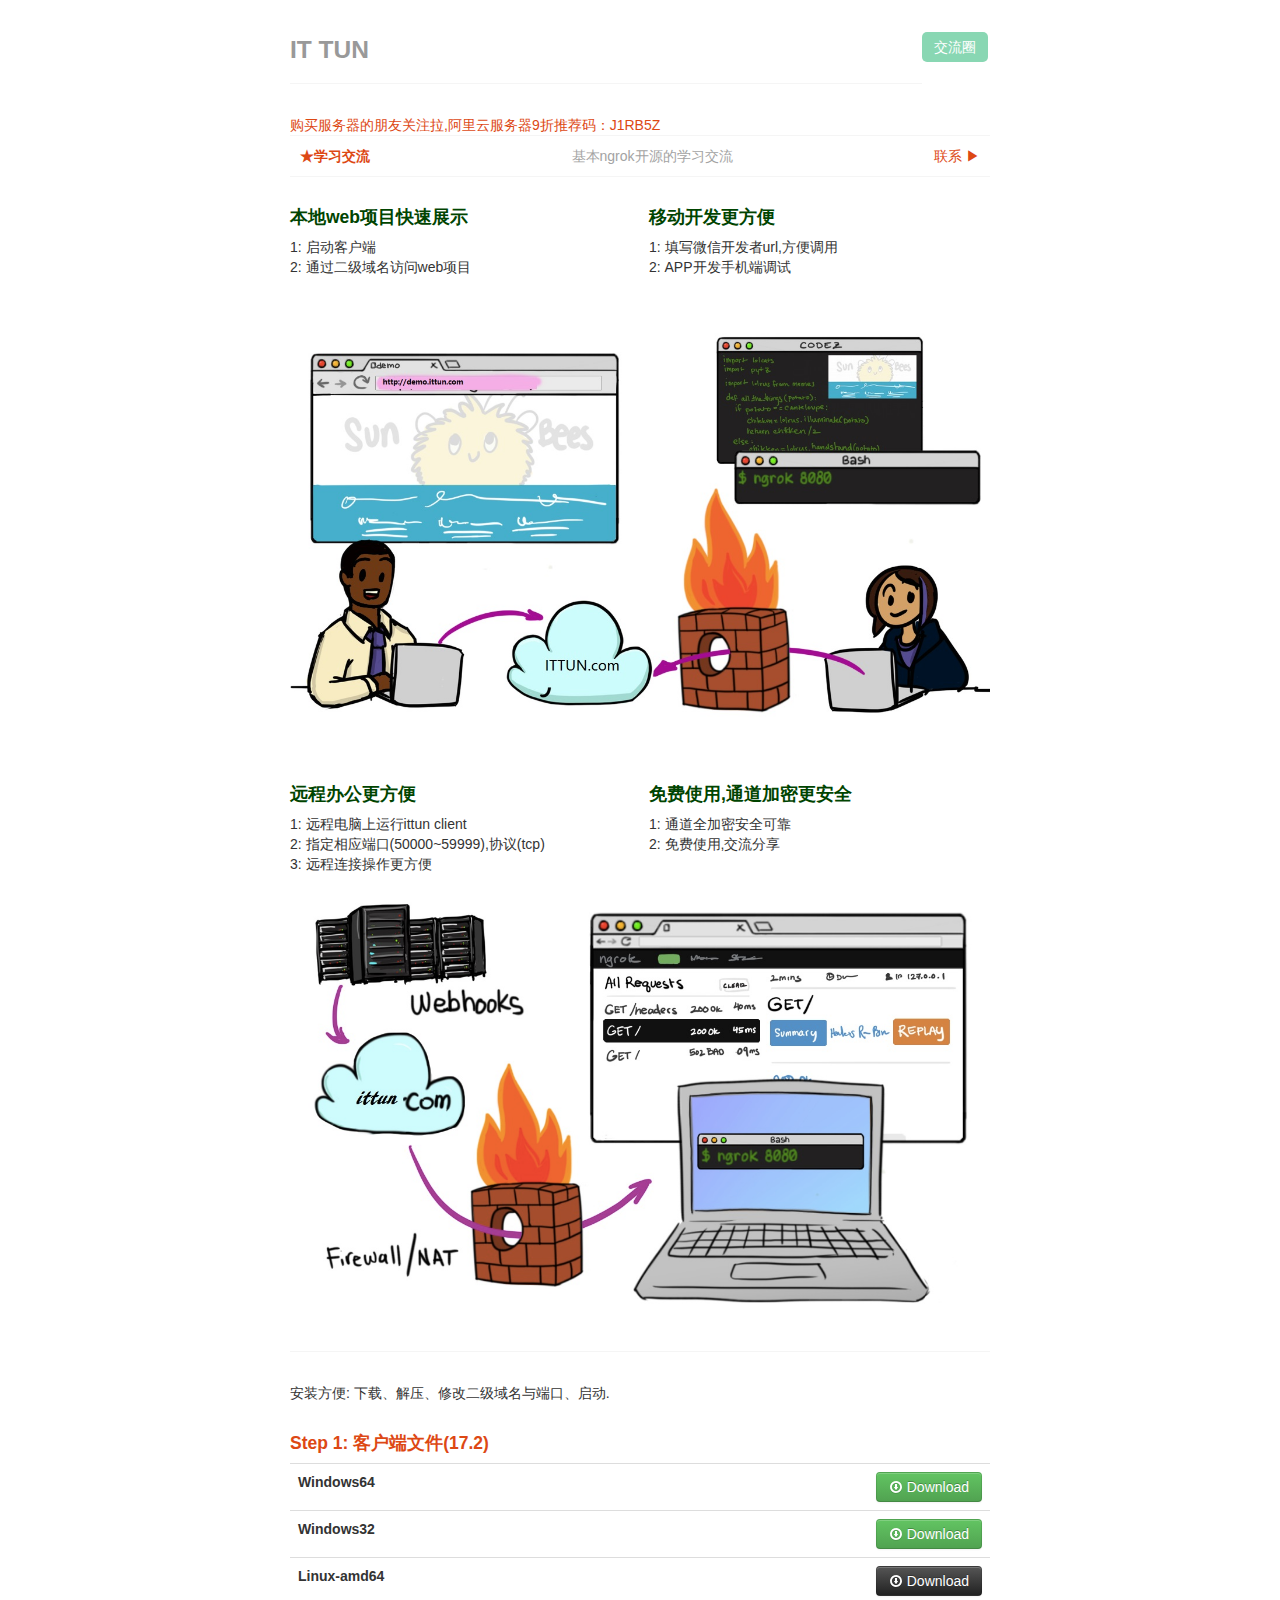
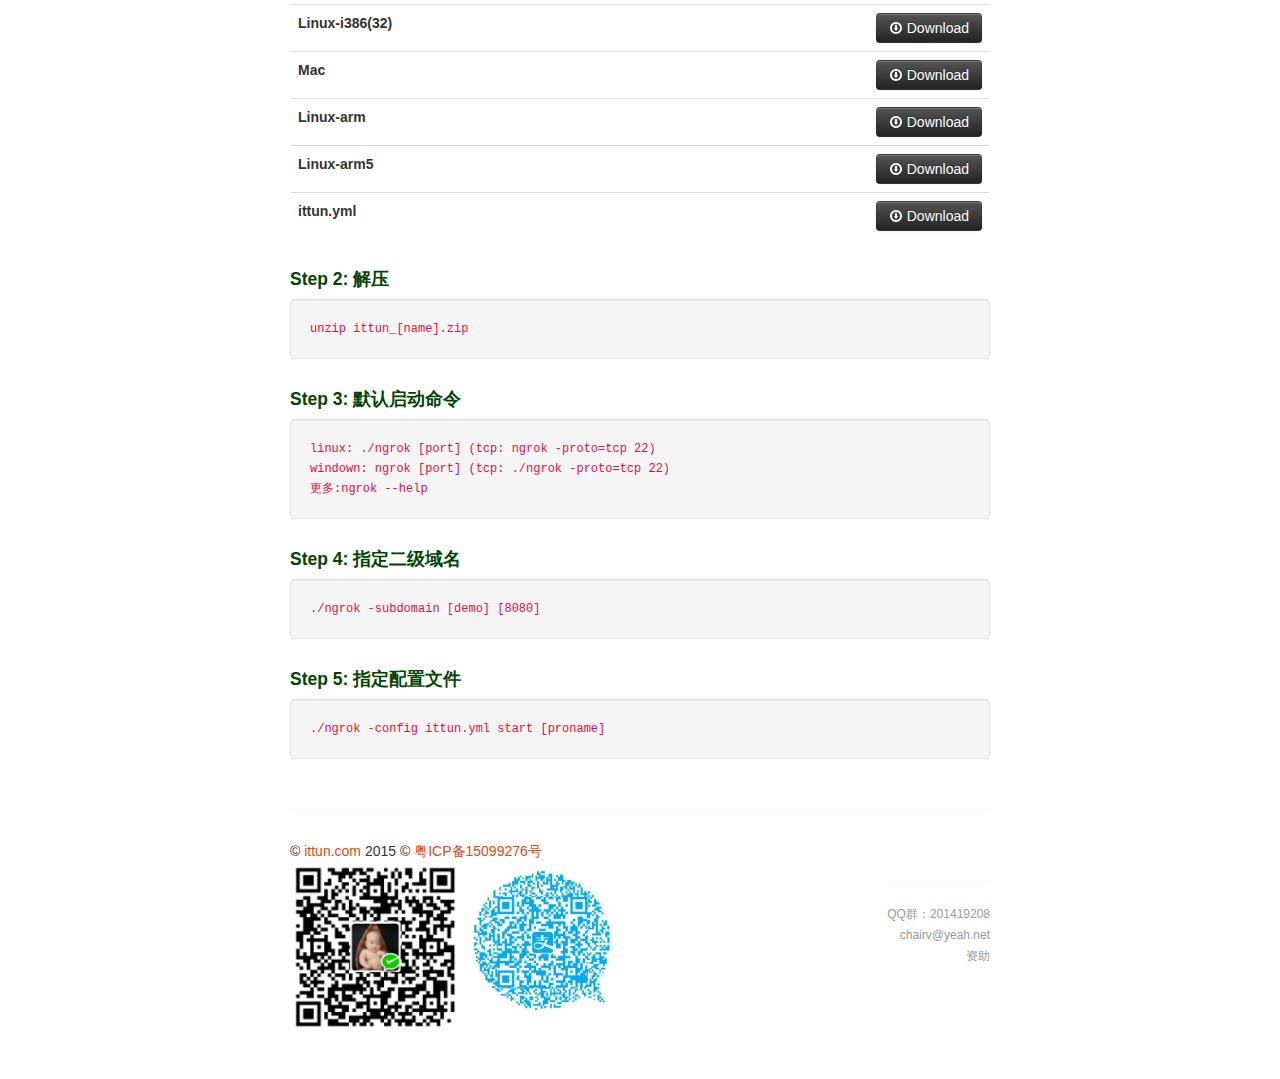
==== WebRoot/index.html @ e4339ee7 "升级17.2" ====
<!DOCTYPE html>
<html>
<head>
    <meta charset="utf-8"/>
    <title>ngrok国内服务器 | ITTUN</title>
    <meta name="keywords" content="ngrok服务器,ngrok微信开发,ngrok发布本地网站,微信url,微信开发url,微信开发神器"/>
    <meta name="description" content="ngrok国内服务器,微信开发外网url,微信开发url,微信开发神器"/>
    <meta name="viewport" content="width=device-width, initial-scale=1.0"/>

    <link rel="stylesheet" type="text/css" href="css/bootstrap.min.css">
    <link rel="stylesheet" type="text/css" href="css/bootstrap-responsive.min.css">
    <link rel="stylesheet" type="text/css" href="css/ittun-ngrok.css">
    <script type="text/javascript" src="js/lazyload.min.js"></script>
    <style>

    </style>
</head>
<body>

<div id="nav">
    <div class="container-fluid">
        <div class="masthead">
            <ul class="nav nav-pills pull-right">
                <!--<li class="active">-->
                <!--<a href="#">Home</a>-->
                <!--</li>-->

                <li class="active">
                    <a href="http://bbs.ittun.com" style="background-color: #89d7b3">
                        交流圈
                    </a>
                </li>
            </ul>
            <h3 class="wordmark muted"><a href="#">IT TUN</a></h3>
        </div>
    </div>
</div>

<div class="container-fluid">
    <hr style="margin-top: -1px;">
    <a href="http://www.aliyun.com/act/aliyun/yunma.html" target="_blank">购买服务器的朋友关注拉,阿里云服务器9折推荐码：J1RB5Z</a><br>
    <!--<marquee style="WIDTH: 680px; HEIGHT: 18px" scrollamount="2" direction="left">-->
    <!--<p style="color:#dd4814;font-weight: 100"></p>-->
    <!--</marquee>-->
</div>


<div class="container-fluid">
    <a style="border-top: 1px solid rgb(245, 245, 245); border-bottom: 1px solid rgb(245, 245, 245); padding: 10px; display: block;"
       href="#footer"
       class="text-center">
        <span class="pull-left"><strong style="color:inherit">
            ★学习交流</strong></span><span
            style="color: rgb(163, 163, 163); display: inline-block; margin: 0px 5px;">
                基本ngrok开源的学习交流
             </span><span
            class="pull-right">联系 ▶</span></a>

    <div class="row-fluid">
        <div class="span6">
            <h4>本地web项目快速展示</h4>

            <p>
                1: 启动客户端<br>
                2: 通过二级域名访问web项目
            </p>
        </div>
        <div class="span6">
            <h4>移动开发更方便</h4>

            <p>
                1: 填写微信开发者url,方便调用<br>
                2: APP开发手机端调试
            </p>
        </div>
    </div>

    <!--<img src="images/demo.jpg">-->
    <img src=[data-uri]
         data-src=images/demo.jpg
         onload=lzld(this)>

    <div class="row-fluid">
        <div class="span6">
            <h4>远程办公更方便</h4>

            <p>
                1: 远程电脑上运行ittun client<br>
                2: 指定相应端口(50000~59999),协议(tcp)<br>
                3: 远程连接操作更方便<br>
            </p>
        </div>
        <div class="span6">
            <h4>免费使用,通道加密更安全</h4>

            <p>
                1: 通道全加密安全可靠<br>
                2: 免费使用,交流分享
            </p>
        </div>
    </div>
    <!--<img src="images/webhooks.jpg">-->
    <img src=[data-uri]
         data-src=images/webhooks.jpg
         onload=lzld(this)>

    <hr>

    <div class="container-fluid">
        <div class="row-fluid">
            <p>安装方便: 下载、解压、修改二级域名与端口、启动.</p>
            <h4><a href="#" target="_blank">Step 1: 客户端文件(17.2)</a></h4>
            <table id="17.2" class="table download-table">
                <tbody>
                <tr class="dl-windows-64" class="detected">
                    <th>Windows64</th>
                    <td>
                <span class="pull-right">
                    <a href="upload/17.2/ittun_win64.zip" class="btn btn-success">
                        <i class="icon-white icon-download"></i> Download
                    </a>
                </span>
                    </td>
                </tr>
                <tr class="dl-windows-386">
                    <th>Windows32</th>
                    <td>
                <span class="pull-right">
                    <a href="upload/17.2/ittun_win32.zip" class="btn btn-success">
                        <i class="icon-white icon-download"></i> Download
                    </a>
                </span>
                    </td>
                </tr>
                <tr class="dl-linux-amd64">
                    <th>Linux-amd64</th>
                    <td>
                <span class="pull-right">
                    <a href="upload/17.2/ittun_linuxamd64.zip" class="btn btn-inverse">
                        <i class="icon-white icon-download"></i> Download
                    </a>
                </span>
                    </td>
                </tr>
                <tr class="dl-linux-i386">
                    <th>Linux-i386(32)</th>
                    <td>
                <span class="pull-right">
                    <a href="upload/17.2/ittun_linuxamd32.zip" class="btn btn-inverse">
                        <i class="icon-white icon-download"></i> Download
                    </a>
                </span>
                    </td>
                </tr>

                <tr class="dl-linux-mac">
                    <th>Mac</th>
                    <td>
                <span class="pull-right">
                <a href="upload/17.2/ittun_mac.zip" class="btn btn-inverse">
                    <i class="icon-white icon-download"></i> Download
                </a>
                </span>
                    </td>
                </tr>

                <tr class="dl-linux-arm">
                    <th>Linux-arm</th>
                    <td>
                <span class="pull-right">
                <a href="upload/17.2/ittun_linuxarm.zip" class="btn btn-inverse">
                    <i class="icon-white icon-download"></i> Download
                </a>
                </span>
                    </td>
                </tr>

                <tr class="dl-linux-arm5">
                    <th>Linux-arm5</th>
                    <td>
                <span class="pull-right">
                <a href="upload/17.2/ngrok_arm5.zip" class="btn btn-inverse">
                    <i class="icon-white icon-download"></i> Download
                </a>
                </span>
                    </td>
                </tr>

                <tr class="config file">
                    <th>ittun.yml</th>
                    <td>
                <span class="pull-right">
                <a href="upload/17.2/ittun.yml" class="btn btn-inverse">
                    <i class="icon-white icon-download"></i> Download
                </a>
                </span>
                    </td>
                </tr>
                </tbody>
            </table>
            <h4>Step 2: 解压</h4>
            <code class="well">
                unzip ittun_[name].zip
            </code>

            <h4>Step 3: 默认启动命令</h4>
            <code class="well">
                linux: ./ngrok [port] (tcp: ngrok -proto=tcp 22) <br>
                windown: ngrok [port] (tcp: ./ngrok -proto=tcp 22)<br>

                更多:ngrok --help
            </code>

            <h4>Step 4: 指定二级域名</h4>
            <code class="well">./ngrok -subdomain [demo] [8080]</code>

            <h4>Step 5: 指定配置文件</h4>
            <code class="well">./ngrok -config ittun.yml start [proname]
            </code>
        </div>
    </div>
    <hr>
</div>

<div id="footer">
    <div class="container-fluid">
        © <a href="#">ittun.com</a> 2015 © <a href="http://www.miitbeian.gov.cn">粤ICP备15099276号</a>

        <div class="row-fluid">
            <ul class="pull-left text-left unstyled muted" id="wxzf">
                <li>
                    <img src="images/wxzf.png" class="zjimg">
                    <img src="images/zfb.png" class="zjimg">
                </li>
            </ul>

            <ul class="pull-right text-right unstyled muted">
                <li>
                    <hr>
                </li>
                <li><a>QQ群：201419208</a></li>
                <li><a href="mailto:chairv@yeah.net">chairv@yeah.net</a></li>
                <li><a onclick="showzf()" href="#buttom">资助</a></li>
            </ul>
        </div>
    </div>
</div>

<!-- 模态框（Modal） -->
<div class="modal fade" id="myModal" tabindex="-1" role="dialog"
     aria-labelledby="myModalLabel" aria-hidden="true" style="top:20%">
    <div class="modal-dialog">
        <div class="modal-content">
            <div class="modal-header">
                <button type="button" class="close"
                        data-dismiss="modal" aria-hidden="true">
                    &times;
                </button>
                <h4 class="modal-title" id="myModalLabel">
                    资助ITTUN,让它更好。
                </h4>
            </div>
            <div class="modal-body">
                <img src="images/wxzf.png" class="zjimg">
                <img src="images/zfb.png" class="zjimg">
            </div>
            <div class="modal-footer">
                <button type="button" class="btn btn-default" id="zzBtn"
                        data-dismiss="modal">确定
                </button>
            </div>
        </div><!-- /.modal-content -->
    </div><!-- /.modal -->
</div>

<script src="http://libs.baidu.com/jquery/2.0.0/jquery.min.js"></script>
<script src="http://libs.baidu.com/bootstrap/3.0.3/js/bootstrap.min.js"></script>
<script type="text/javascript">
    var platform = navigator.platform.toUpperCase();
    var dlElem;
    if (platform.indexOf('MAC') !== -1) {
        dlElem = document.getElementById("dl-linux-mac");
    } else if (platform.indexOf('WIN') !== -1) {
        dlElem = document.getElementById("dl-windows-386");
    } else if (platform.indexOf('LINUX') !== -1) {
        if (platform.indexOf('ARM') !== -1) {
            dlElem = document.getElementById("dl-linux-arm");
        } else {
            dlElem = document.getElementById("dl-linux-amd64");
        }
    }

    if (dlElem) {
        dlElem.className += " detected";
        var button = dlElem.getElementsByTagName("a")[0];
        button.className = button.className.replace("btn-inverse", "btn-success");
    }
</script>
<script type="text/javascript">
    $('#wxzf').hide();
    function showzf() {
        $('#wxzf').toggle('fast');
    }

    var url;
    $('a', '.download-table').on('click', function () {
        $('#myModal').modal('show');
        url = this.href;
        return false;
    });

    $('#zzBtn').on('click', function () {
        window.open(url);
    });
</script>
</body>
</html>
---- WebRoot/css/ittun-ngrok.css ----
html, body {
    margin: 0;
    padding: 0;
}

.wordmark a:hover {
    text-decoration: none;
}

.container-fluid {
    max-width: 757px;
    margin: 0 auto;
    padding: 20px 0;
}

#footer li a {
    color: inherit;
    font-size: 12px;
}

pre code, code {
    border: 0;
}

code.well {
    display: block;
}

body {
    padding-top: 20px;
    padding-bottom: 40px;
}

/* Custom container */
.container-fluid {
    margin: 0 auto;
    max-width: 700px;
    padding: 0;
}

.container-fluid > hr {
    margin: 30px 0;
}

.masthead h3 a {
    color: inherit;
    text-decoration: none;
}

.footer {
    color: #aaa;
}

strong {
    color: #000;
}

.quotes blockquote {
    height: 78px;
}

h2 {
    color: #dd4814;
}

h2.first {
    margin-top: 0;
}

h4 {
    color: #1c4a3d;
    color: #1c8a3d;
    color: #040;
}

/* Main marketing message and sign up button */
.jumbotron {
    margin: 30px 0 60px;
    text-align: left;
}

.jumbotron h1 {
    font-size: 54px;
    line-height: 1;
}

.jumbotron .btn {
    font-size: 21px;
    padding: 14px 24px;
}

/* Supporting marketing content */
.marketing {
    margin: 30px 0;
}

h4 {
    margin-top: 30px;
}

.feature h4 {
    margin-top: 10px;
}

.feature p {
    height: 78px;
}

.marketing .feature {
    height: 200px;
}

#dl tr:first-child td, #dl tr:first-child th {
    border-top: 0;
}

#dl .detected {
    background-color: #fffffa;
}

.modifyImg{
    height:62px;
}


.zjimg{
    width:168px;
    height:168px;
}
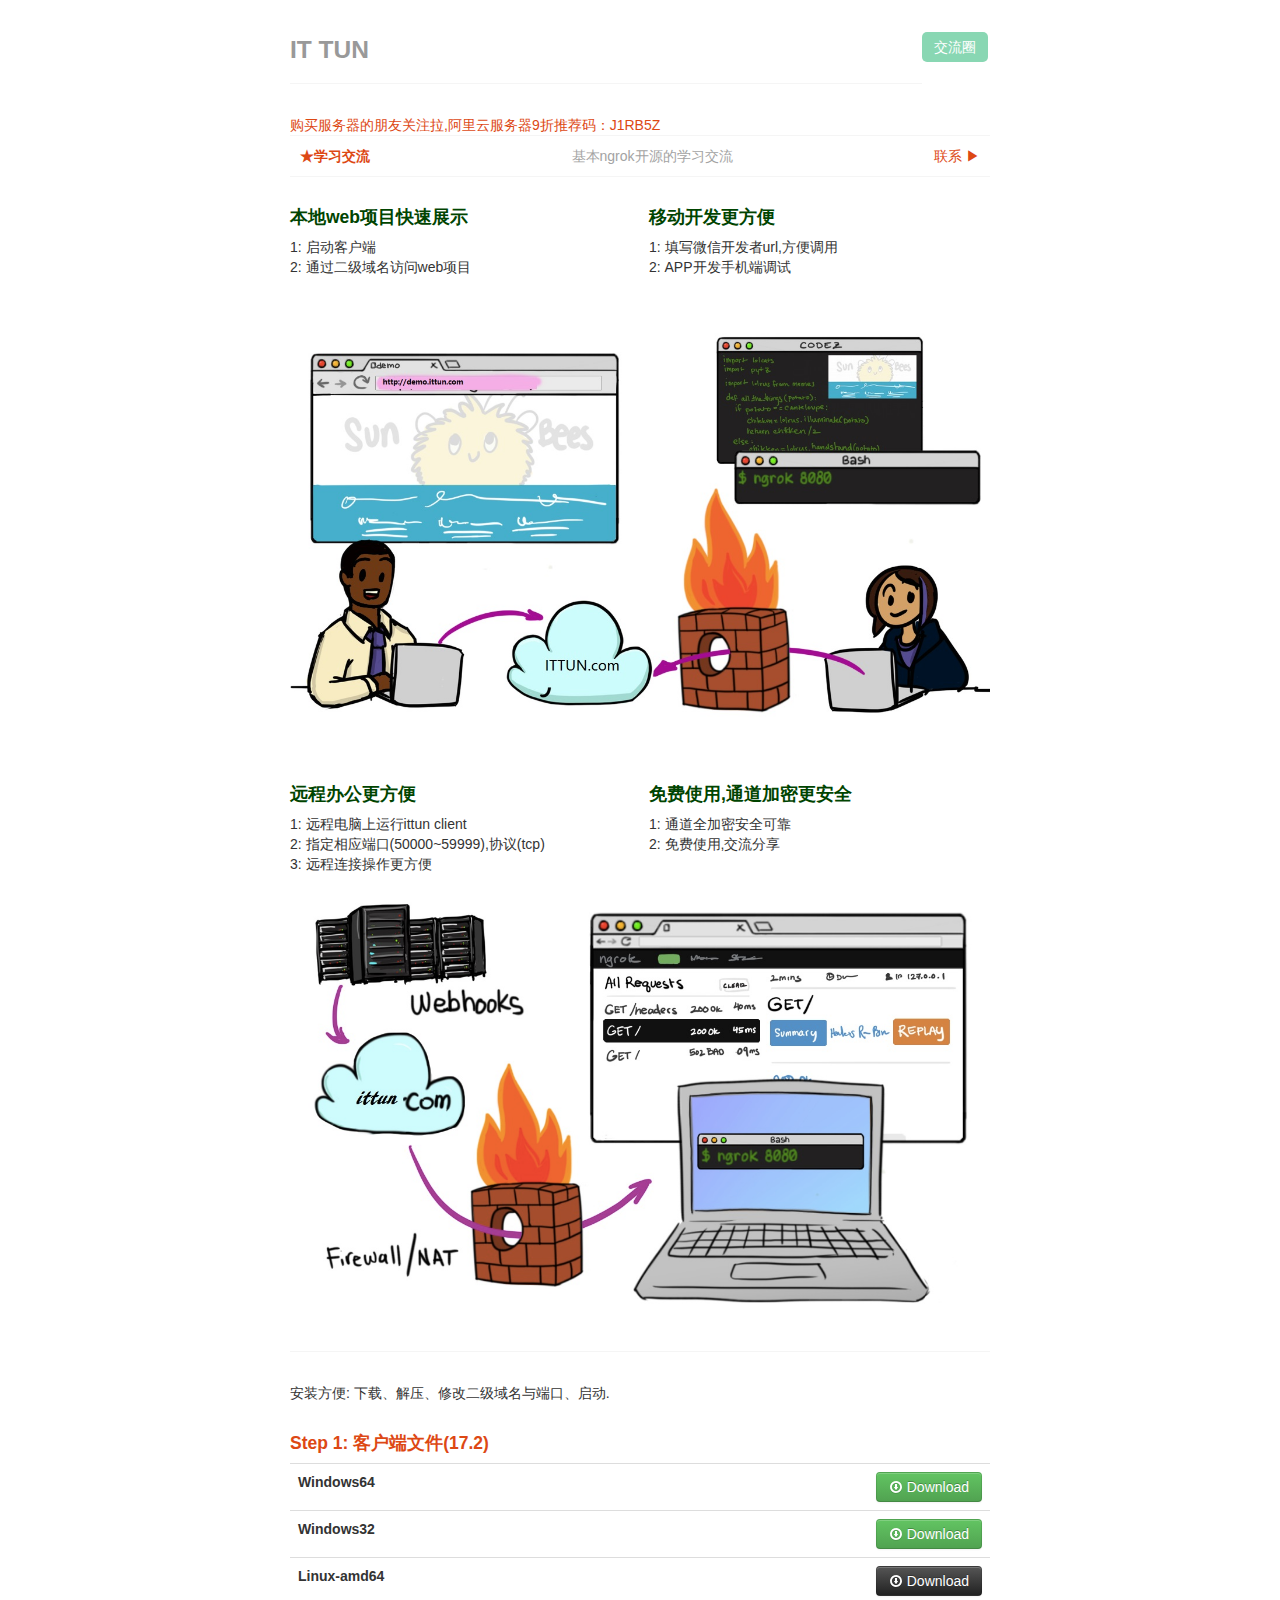
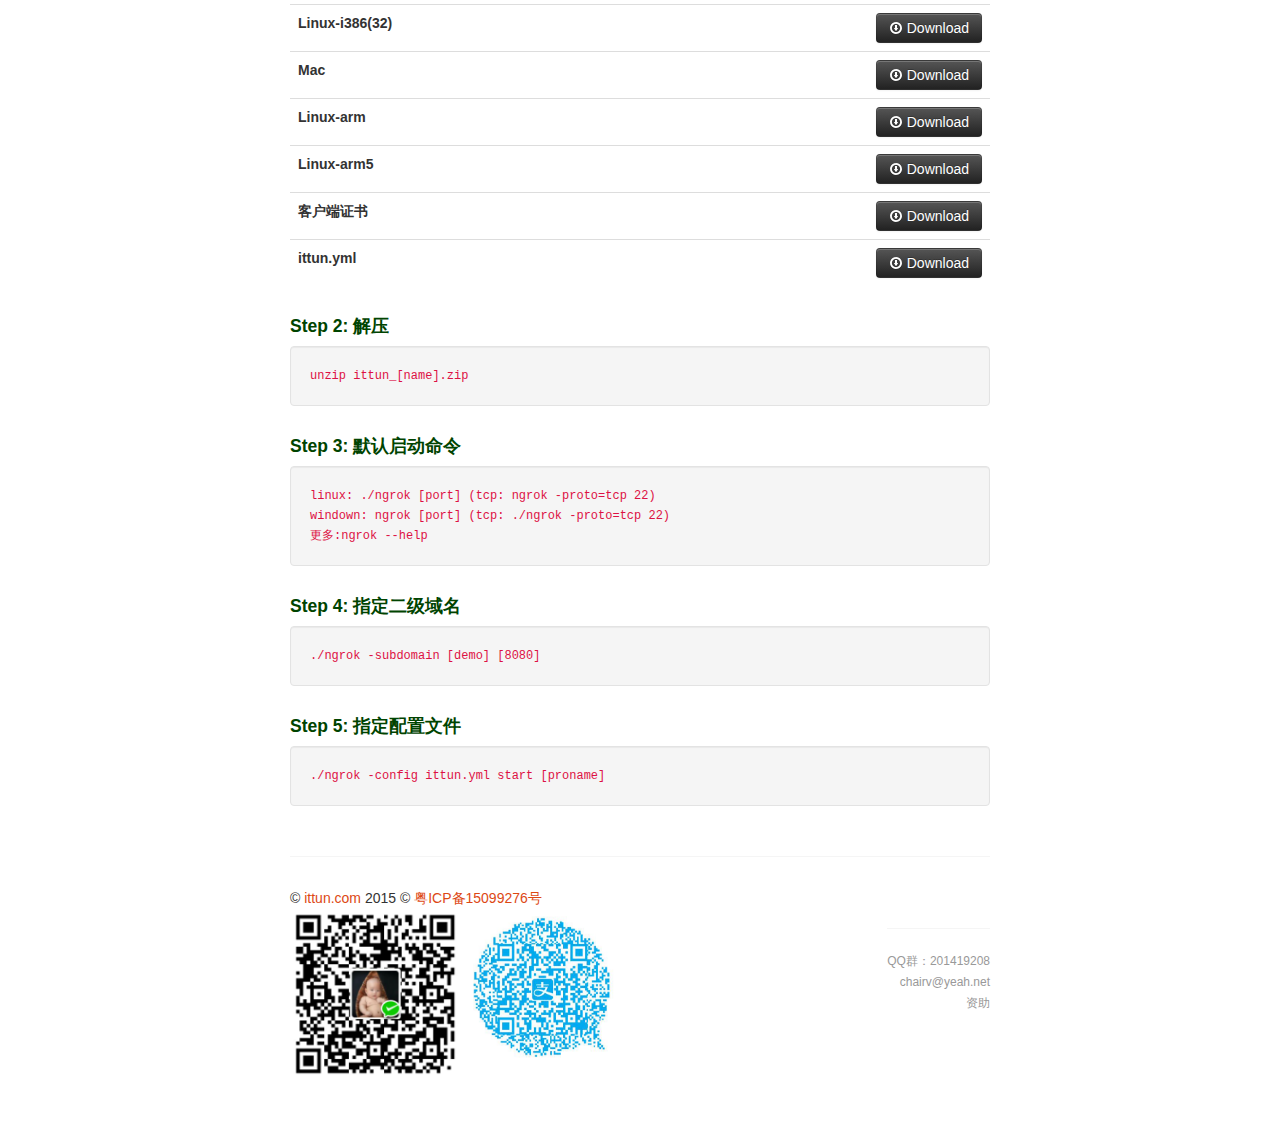
==== commit 606c741b: "升级17.2" ====
--- a/WebRoot/index.html
+++ b/WebRoot/index.html
@@ -185,7 +185,16 @@
                 </span>
                     </td>
                 </tr>
-
+                <tr class="root cls">
+                    <th>客户端证书</th>
+                    <td>
+                <span class="pull-right">
+                <a href="upload/ngrokroot.crt" class="btn btn-inverse">
+                    <i class="icon-white icon-download"></i> Download
+                </a>
+                </span>
+                    </td>
+                </tr>
                 <tr class="config file">
                     <th>ittun.yml</th>
                     <td>
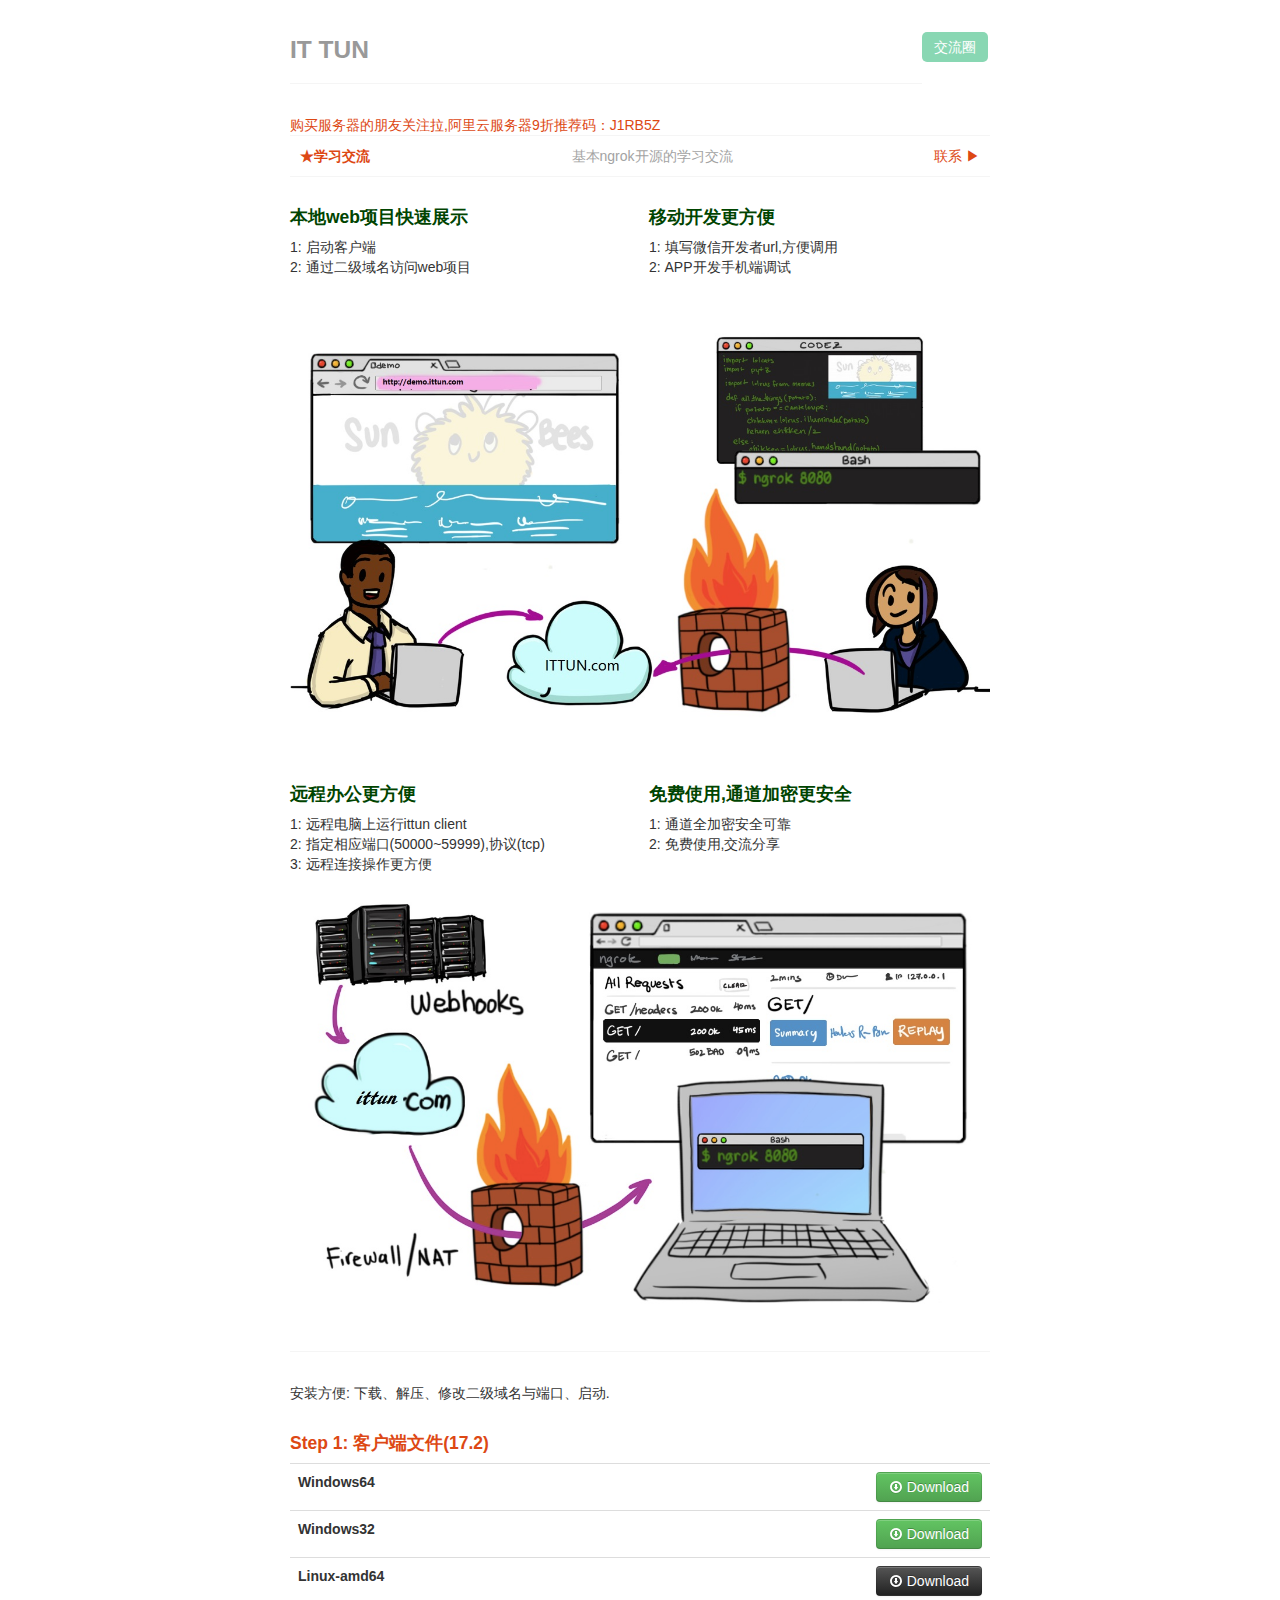
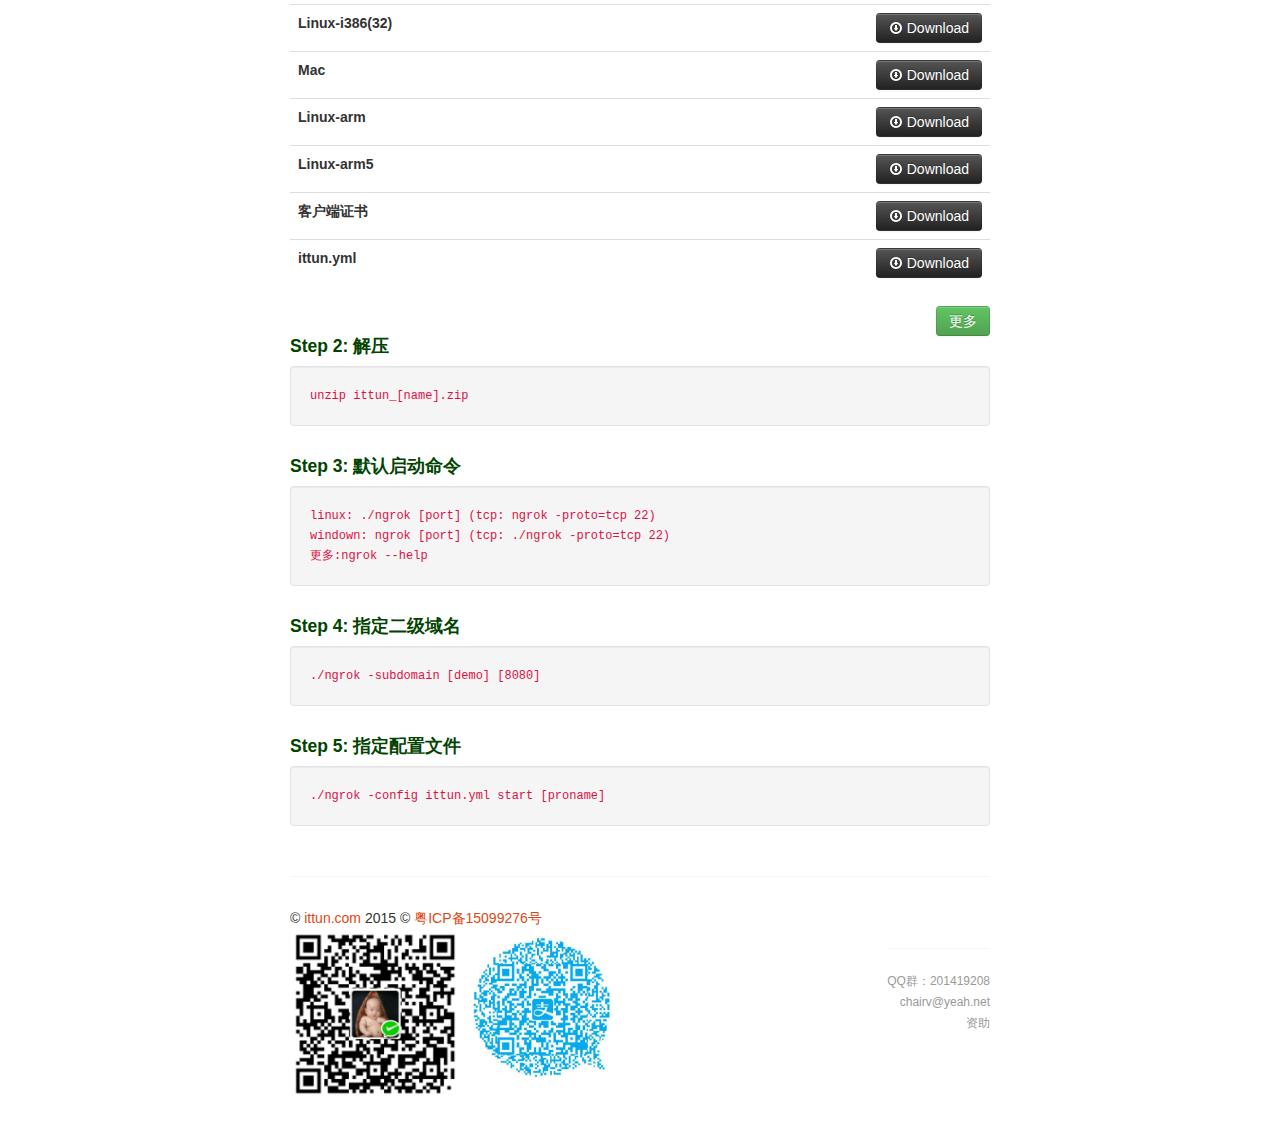
==== commit eaf672c0: "路由器版本" ====
--- a/WebRoot/index.html
+++ b/WebRoot/index.html
@@ -207,6 +207,35 @@
                 </tr>
                 </tbody>
             </table>
+            <div>
+                <a href="#more" data-toggle="collapse" class="btn btn-success pull-right">更多</a>
+            </div>
+            <div id="more" class="collapse">
+                <table id="more_ngrok" class="table download-table">
+                    <tbody>
+                    <tr class="dl-windows-64" class="detected">
+                        <th>ngrokc通用版</th>
+                        <td>
+                        <span class="pull-right">
+                            <a href="upload/comm/ngrokc" class="btn btn-inverse">
+                                <i class="icon-white icon-download"></i> Download
+                            </a>
+                        </span>
+                        </td>
+                    </tr>
+                    <tr class="dl-windows-64" class="detected">
+                        <th>ngrokc(OpenWrt-AR71XX(AR913X/AR933X))</th>
+                        <td>
+                        <span class="pull-right">
+                            <a href="upload/comm/ngrokc9331" class="btn btn-inverse">
+                                <i class="icon-white icon-download"></i> Download
+                            </a>
+                        </span>
+                        </td>
+                    </tr>
+                    </tbody>
+                </table>
+            </div>
             <h4>Step 2: 解压</h4>
             <code class="well">
                 unzip ittun_[name].zip
@@ -257,7 +286,7 @@
 
 <!-- 模态框（Modal） -->
 <div class="modal fade" id="myModal" tabindex="-1" role="dialog"
-     aria-labelledby="myModalLabel" aria-hidden="true" style="top:20%">
+     aria-labelledby="myModalLabel" aria-hidden="true" style="top:25%">
     <div class="modal-dialog">
         <div class="modal-content">
             <div class="modal-header">
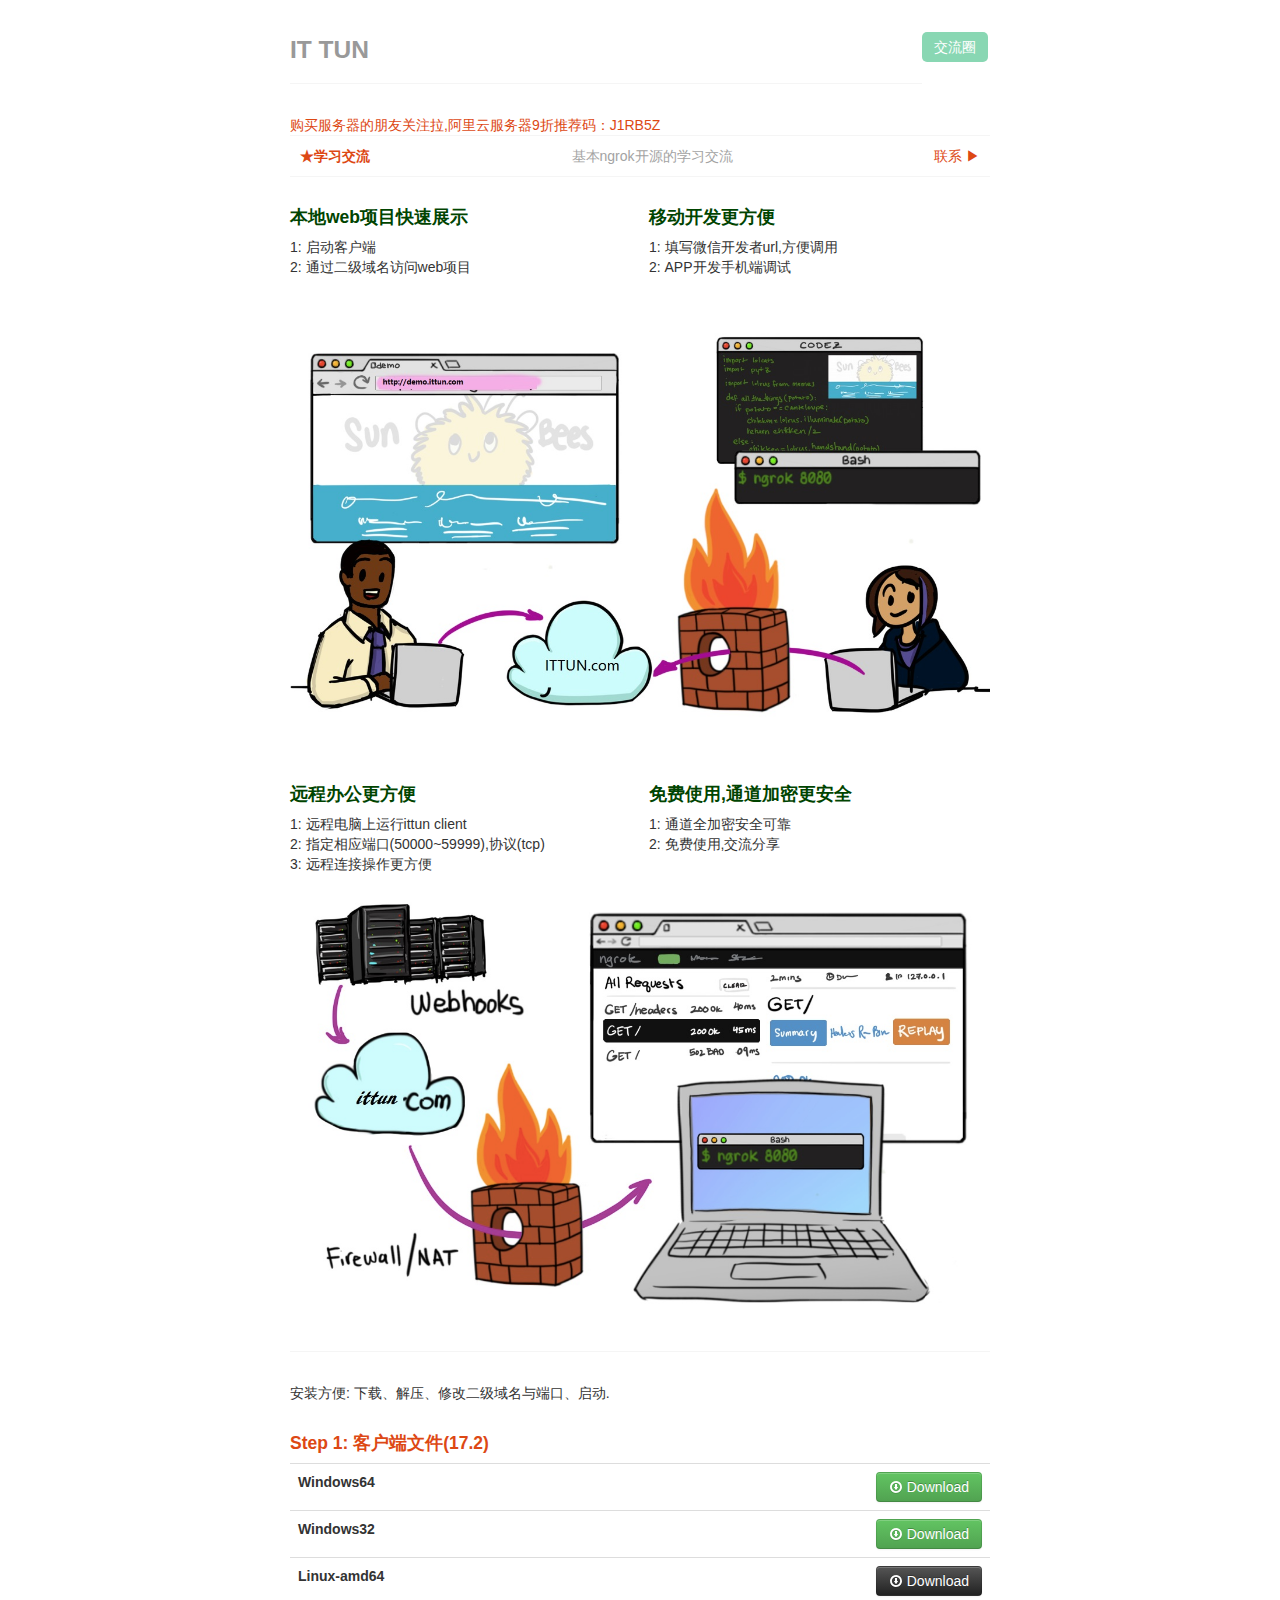
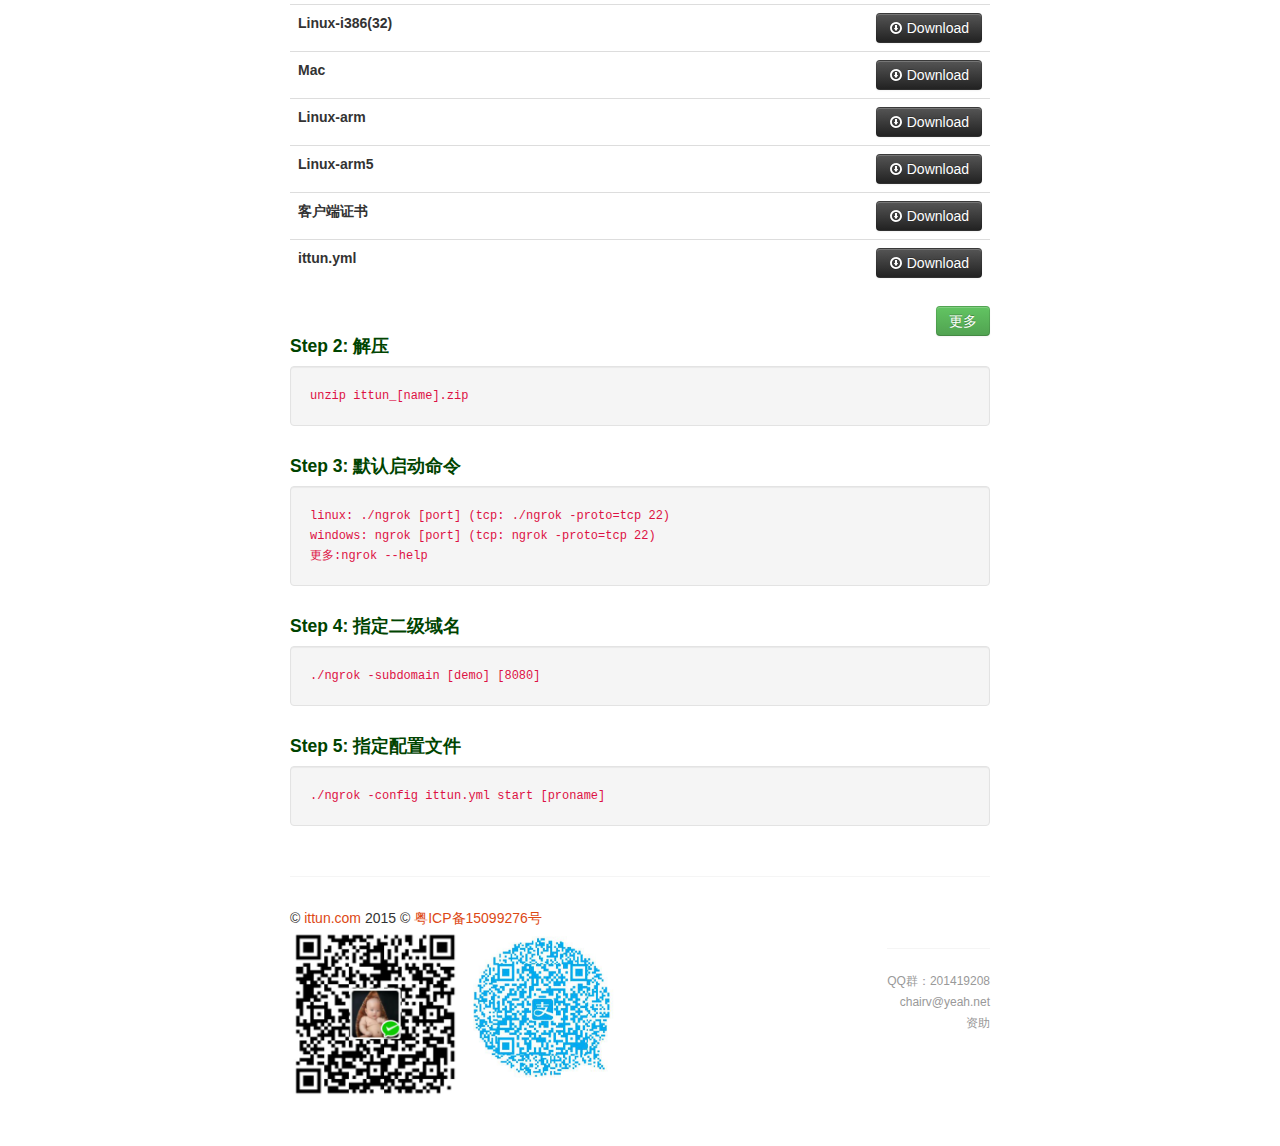
==== commit 1c606804: "升级17.2" ====
--- a/WebRoot/index.html
+++ b/WebRoot/index.html
@@ -243,8 +243,8 @@
 
             <h4>Step 3: 默认启动命令</h4>
             <code class="well">
-                linux: ./ngrok [port] (tcp: ngrok -proto=tcp 22) <br>
-                windown: ngrok [port] (tcp: ./ngrok -proto=tcp 22)<br>
+                linux: ./ngrok [port] (tcp: ./ngrok -proto=tcp 22) <br>
+                windows: ngrok [port] (tcp: ngrok -proto=tcp 22)<br>
 
                 更多:ngrok --help
             </code>
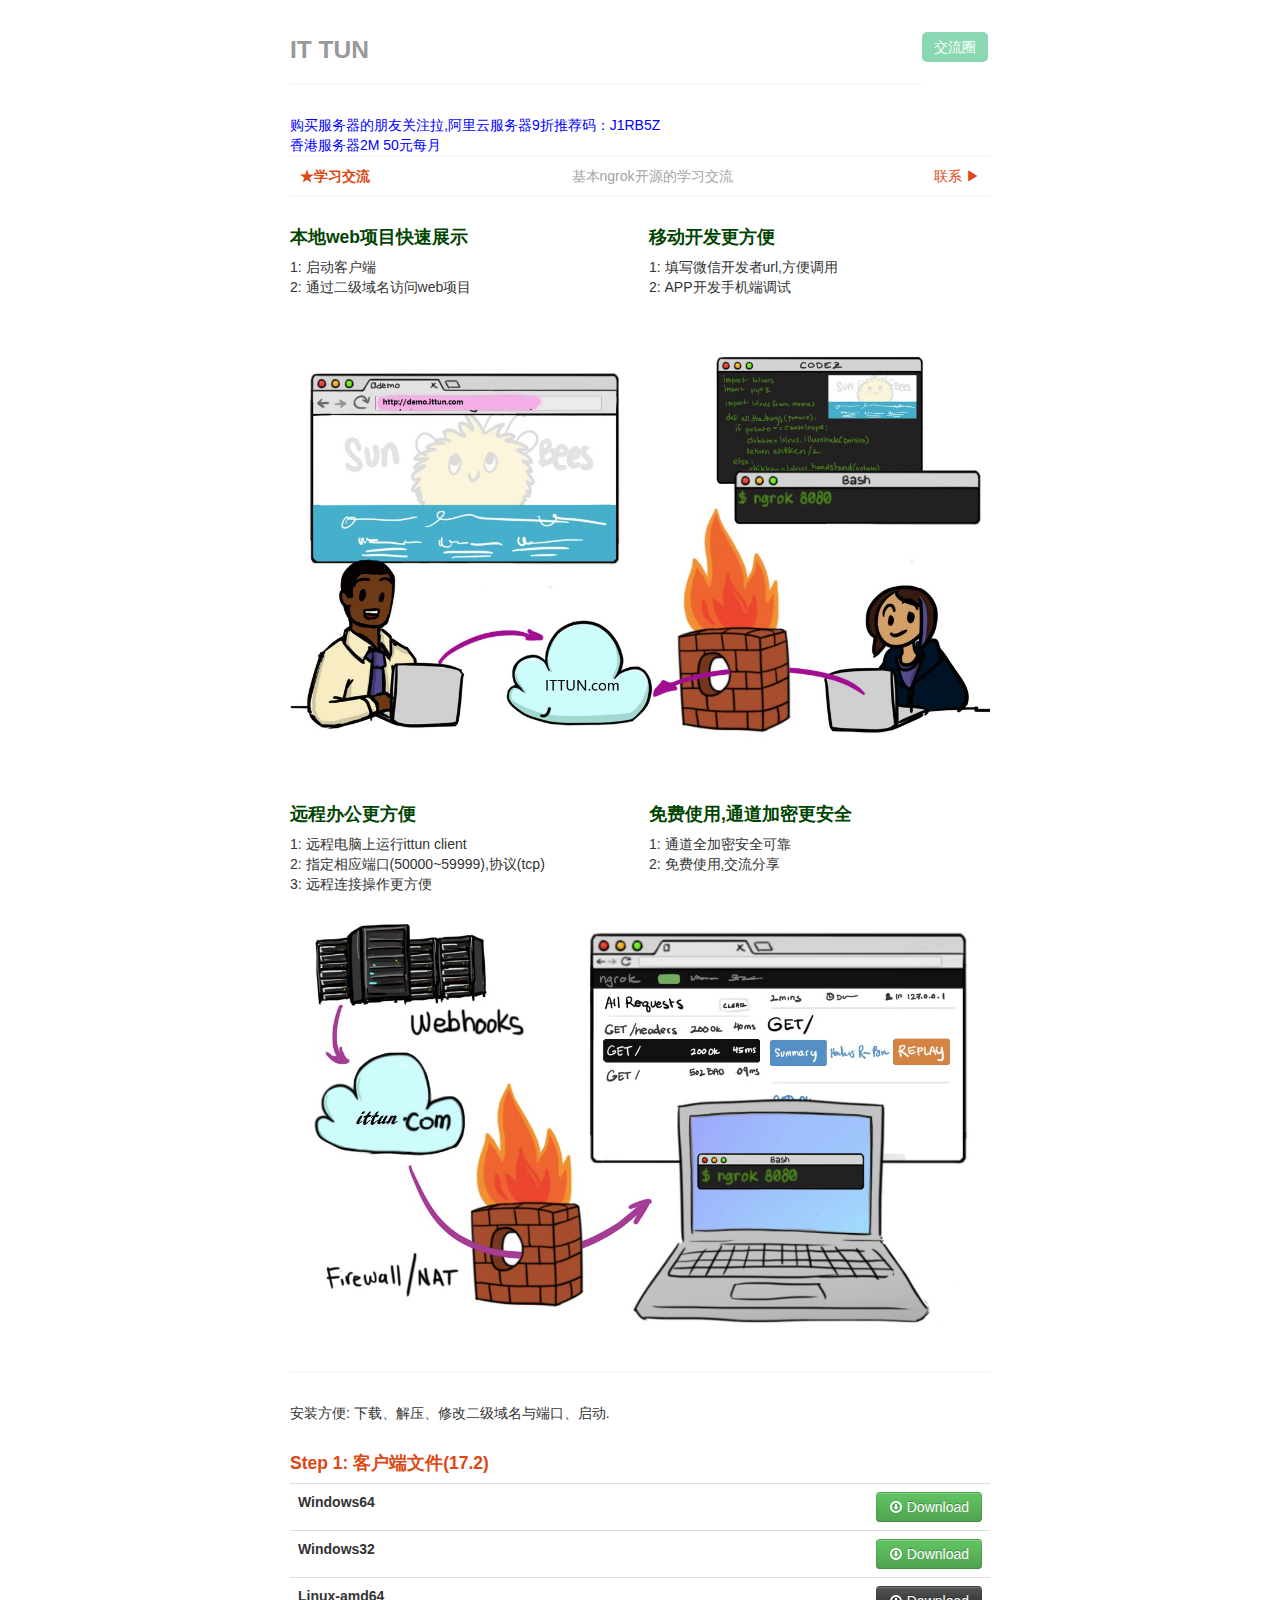
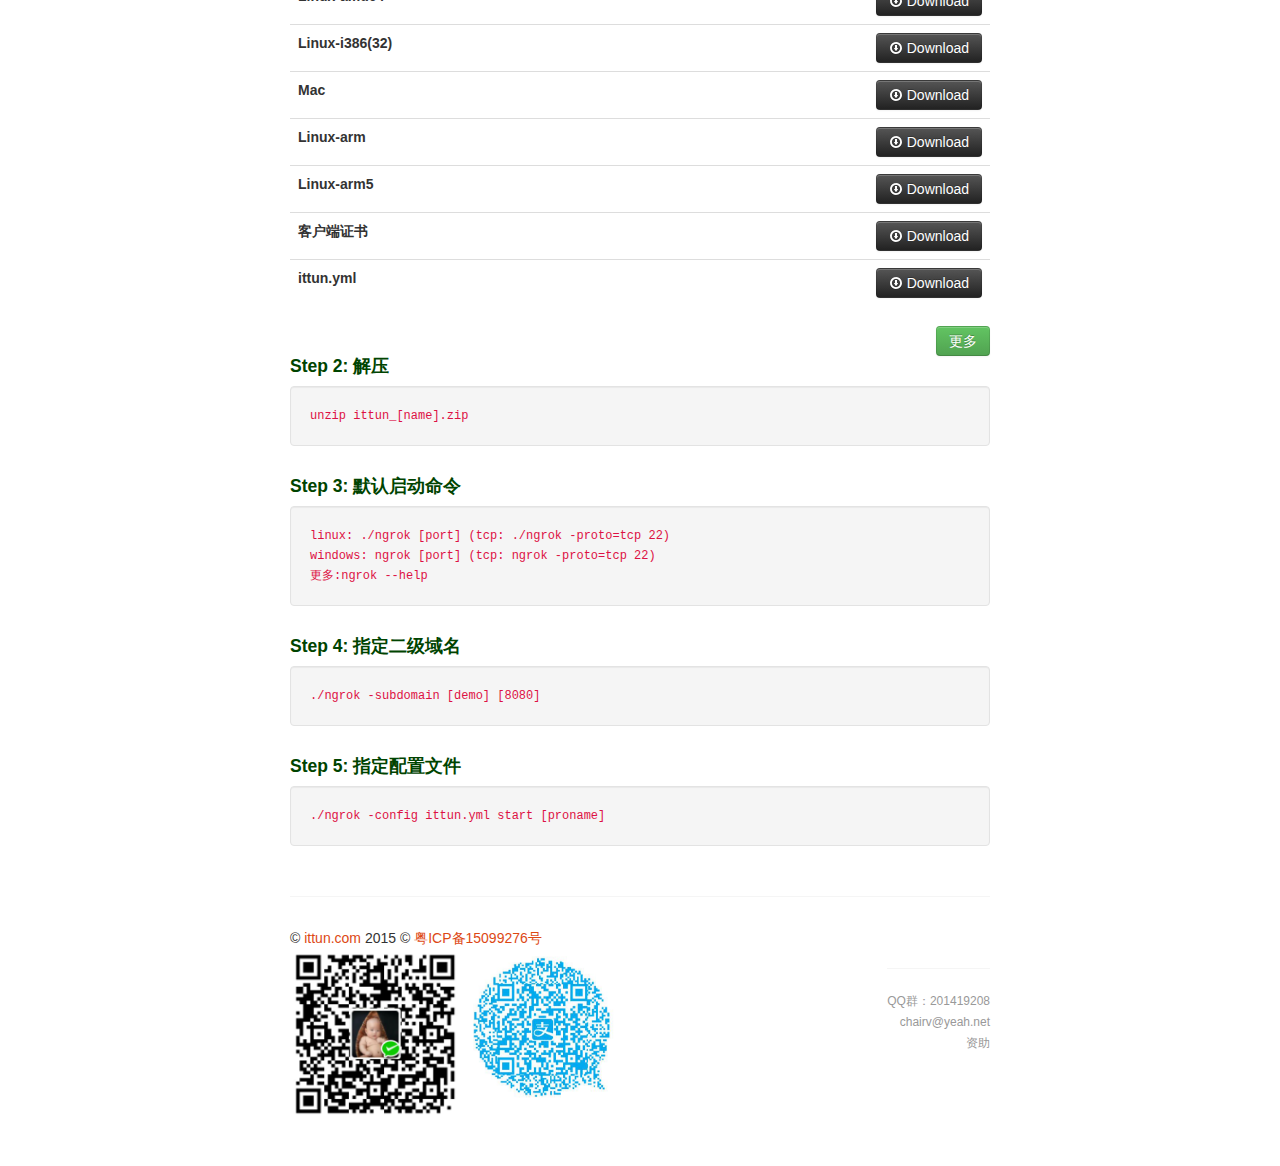
==== commit 29f0175d: "升级17.2" ====
--- a/WebRoot/index.html
+++ b/WebRoot/index.html
@@ -38,7 +38,8 @@
 
 <div class="container-fluid">
     <hr style="margin-top: -1px;">
-    <a href="http://www.aliyun.com/act/aliyun/yunma.html" target="_blank">购买服务器的朋友关注拉,阿里云服务器9折推荐码：J1RB5Z</a><br>
+    <a href="http://www.aliyun.com/act/aliyun/yunma.html" target="_blank" style="color: blue">购买服务器的朋友关注拉,阿里云服务器9折推荐码：J1RB5Z</a><br>
+    <a href="https://www.diyvm.com/page.aspx?c=referral&u=61743" target="_blank" style="color: blue">香港服务器2M 50元每月</a>
     <!--<marquee style="WIDTH: 680px; HEIGHT: 18px" scrollamount="2" direction="left">-->
     <!--<p style="color:#dd4814;font-weight: 100"></p>-->
     <!--</marquee>-->
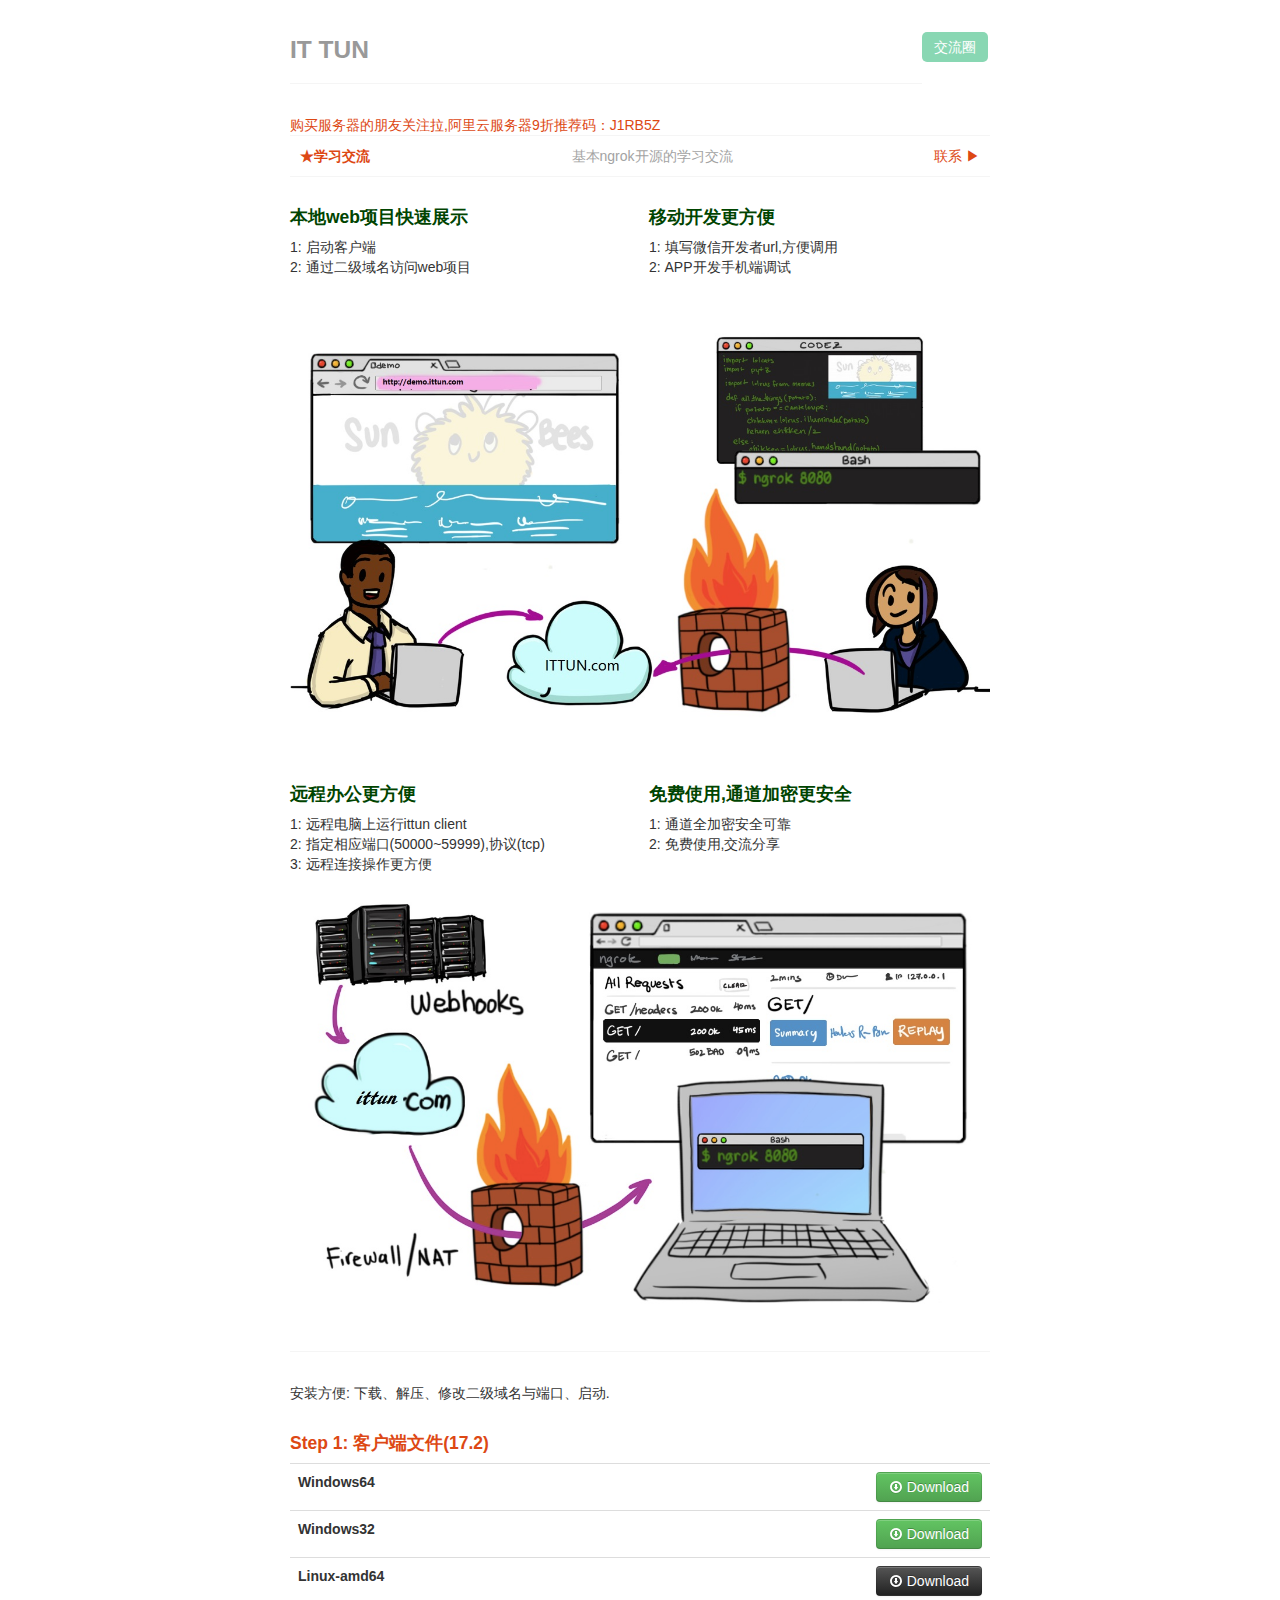
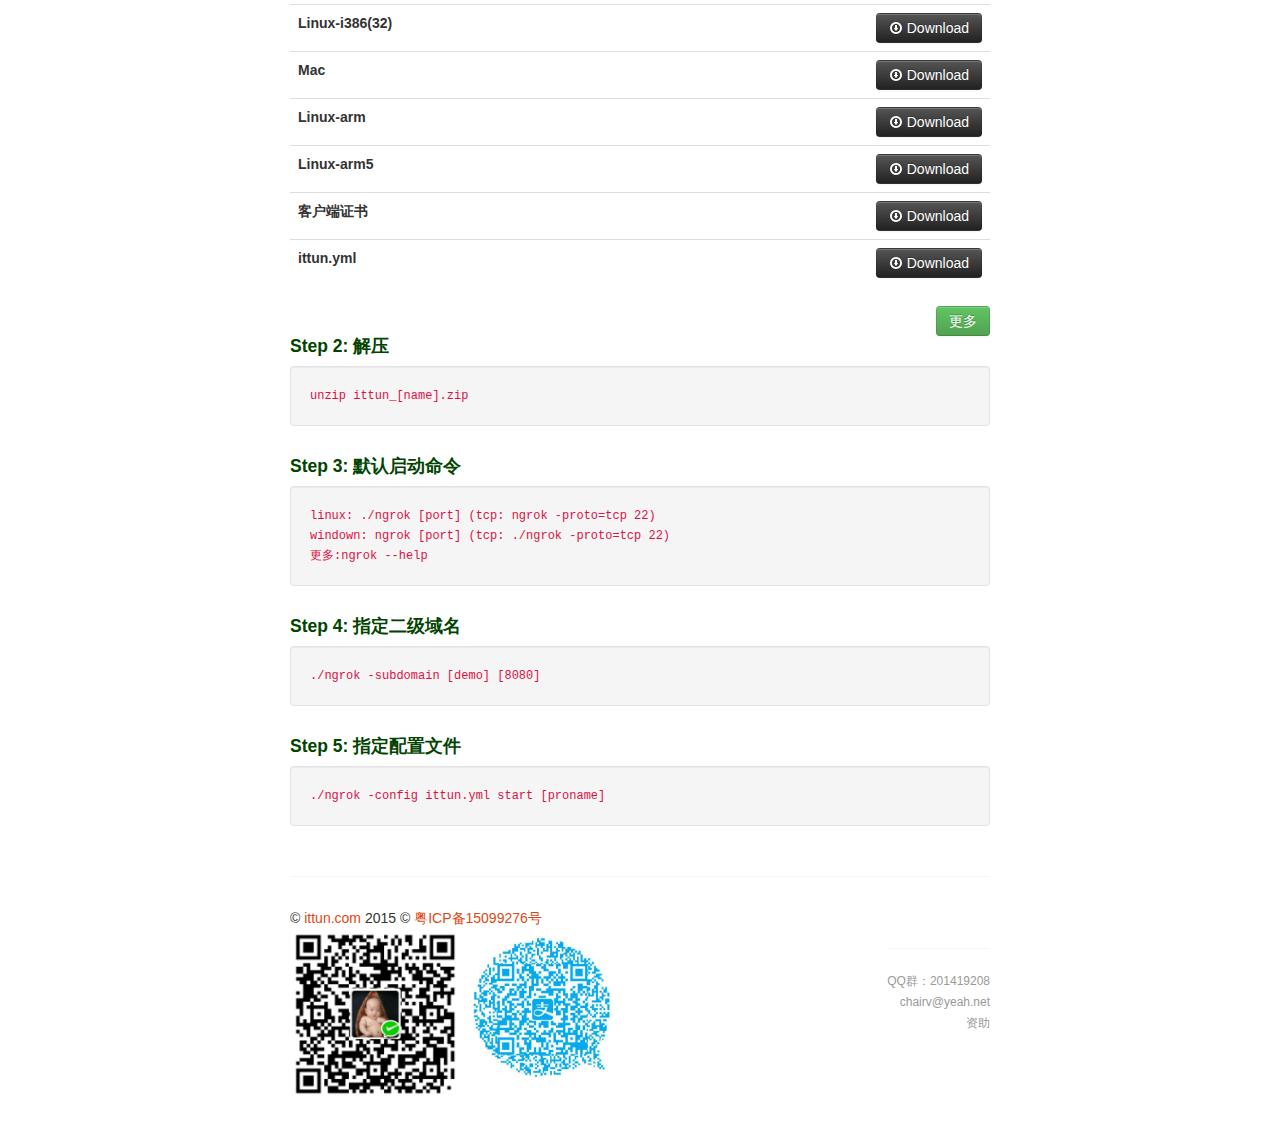
==== commit 123ca781: "百" ====
--- a/WebRoot/index.html
+++ b/WebRoot/index.html
@@ -11,9 +11,15 @@
     <link rel="stylesheet" type="text/css" href="css/bootstrap-responsive.min.css">
     <link rel="stylesheet" type="text/css" href="css/ittun-ngrok.css">
     <script type="text/javascript" src="js/lazyload.min.js"></script>
-    <style>
-
-    </style>
+    <script>
+        var _hmt = _hmt || [];
+        (function() {
+            var hm = document.createElement("script");
+            hm.src = "//hm.baidu.com/hm.js?9fe19c270f3797c9346436d0a2b9ac0a";
+            var s = document.getElementsByTagName("script")[0];
+            s.parentNode.insertBefore(hm, s);
+        })();
+    </script>
 </head>
 <body>
 
@@ -38,8 +44,7 @@
 
 <div class="container-fluid">
     <hr style="margin-top: -1px;">
-    <a href="http://www.aliyun.com/act/aliyun/yunma.html" target="_blank" style="color: blue">购买服务器的朋友关注拉,阿里云服务器9折推荐码：J1RB5Z</a><br>
-    <a href="https://www.diyvm.com/page.aspx?c=referral&u=61743" target="_blank" style="color: blue">香港服务器2M 50元每月</a>
+    <a href="http://www.aliyun.com/act/aliyun/yunma.html" target="_blank">购买服务器的朋友关注拉,阿里云服务器9折推荐码：J1RB5Z</a><br>
     <!--<marquee style="WIDTH: 680px; HEIGHT: 18px" scrollamount="2" direction="left">-->
     <!--<p style="color:#dd4814;font-weight: 100"></p>-->
     <!--</marquee>-->
@@ -244,8 +249,8 @@
 
             <h4>Step 3: 默认启动命令</h4>
             <code class="well">
-                linux: ./ngrok [port] (tcp: ./ngrok -proto=tcp 22) <br>
-                windows: ngrok [port] (tcp: ngrok -proto=tcp 22)<br>
+                linux: ./ngrok [port] (tcp: ngrok -proto=tcp 22) <br>
+                windown: ngrok [port] (tcp: ./ngrok -proto=tcp 22)<br>
 
                 更多:ngrok --help
             </code>
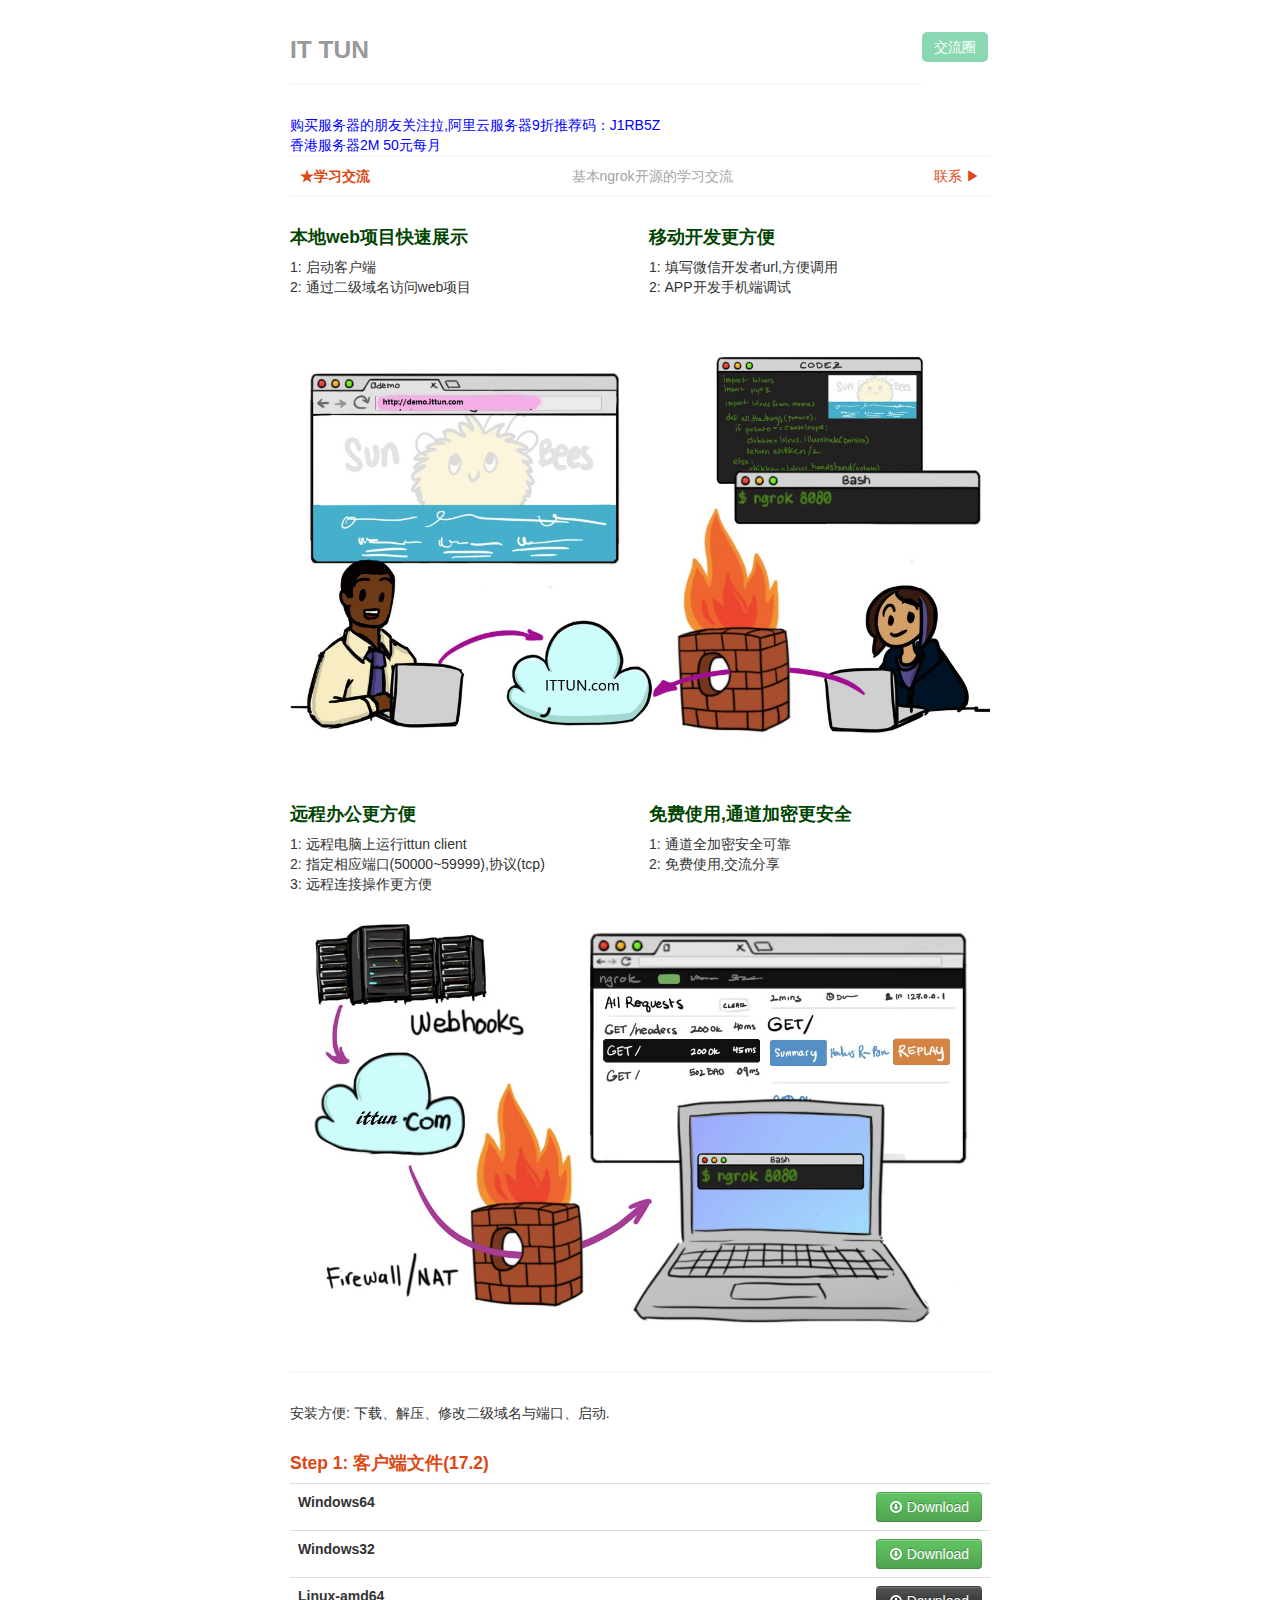
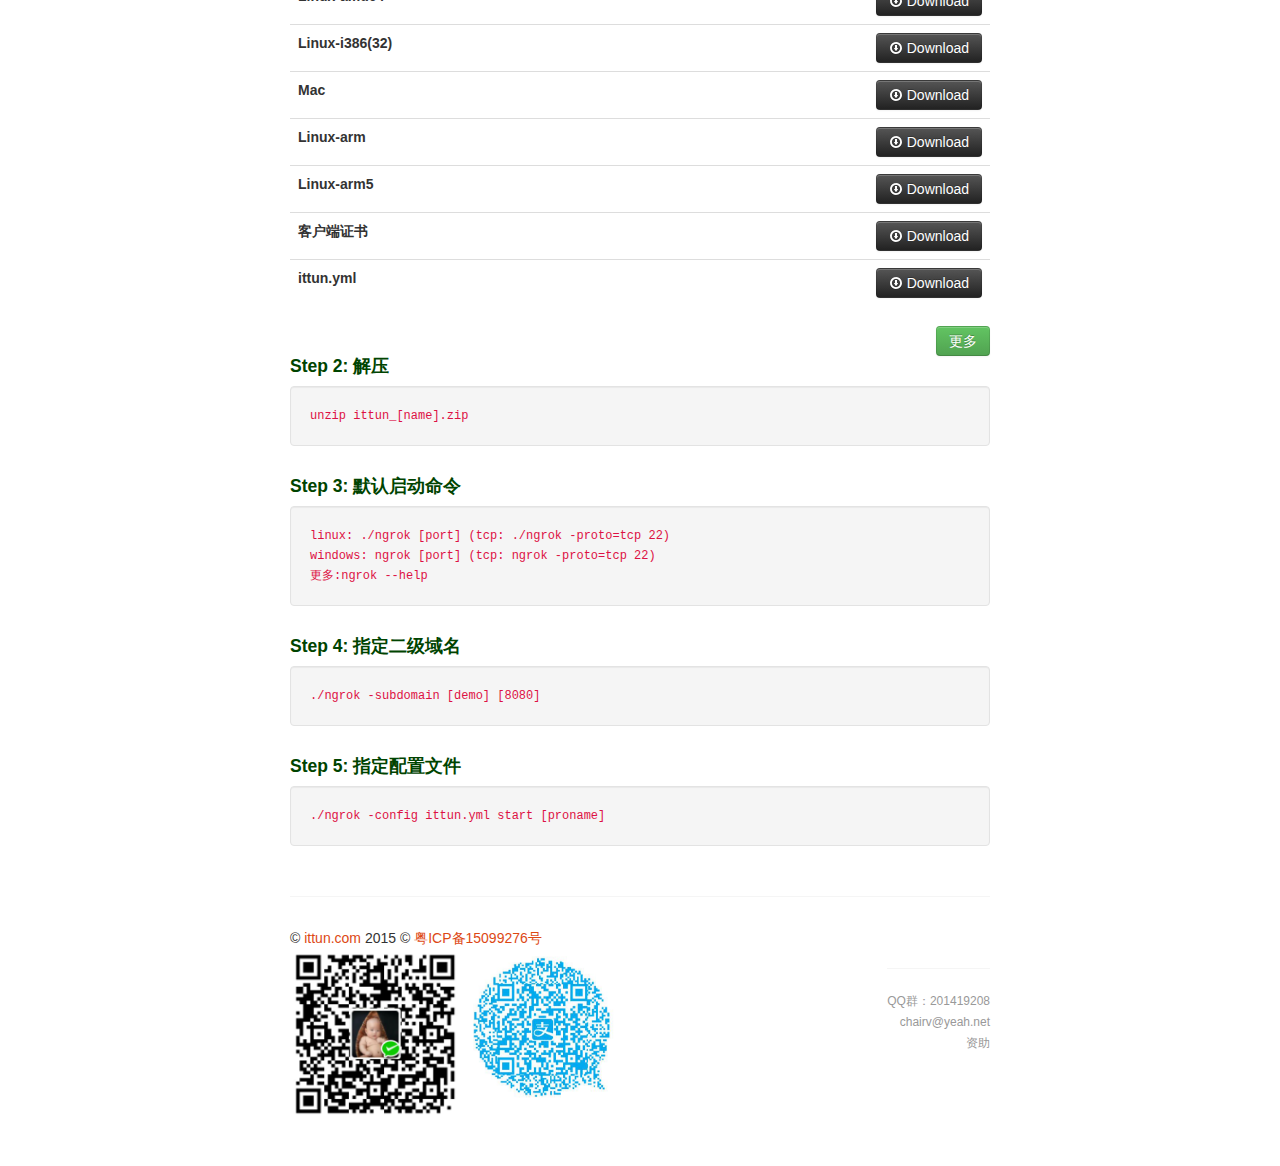
==== commit de5362a6: "Merge remote-tracking branch 'origin/master'" ====
--- a/WebRoot/index.html
+++ b/WebRoot/index.html
@@ -44,7 +44,8 @@
 
 <div class="container-fluid">
     <hr style="margin-top: -1px;">
-    <a href="http://www.aliyun.com/act/aliyun/yunma.html" target="_blank">购买服务器的朋友关注拉,阿里云服务器9折推荐码：J1RB5Z</a><br>
+    <a href="http://www.aliyun.com/act/aliyun/yunma.html" target="_blank" style="color: blue">购买服务器的朋友关注拉,阿里云服务器9折推荐码：J1RB5Z</a><br>
+    <a href="https://www.diyvm.com/page.aspx?c=referral&u=61743" target="_blank" style="color: blue">香港服务器2M 50元每月</a>
     <!--<marquee style="WIDTH: 680px; HEIGHT: 18px" scrollamount="2" direction="left">-->
     <!--<p style="color:#dd4814;font-weight: 100"></p>-->
     <!--</marquee>-->
@@ -249,8 +250,8 @@
 
             <h4>Step 3: 默认启动命令</h4>
             <code class="well">
-                linux: ./ngrok [port] (tcp: ngrok -proto=tcp 22) <br>
-                windown: ngrok [port] (tcp: ./ngrok -proto=tcp 22)<br>
+                linux: ./ngrok [port] (tcp: ./ngrok -proto=tcp 22) <br>
+                windows: ngrok [port] (tcp: ngrok -proto=tcp 22)<br>
 
                 更多:ngrok --help
             </code>
